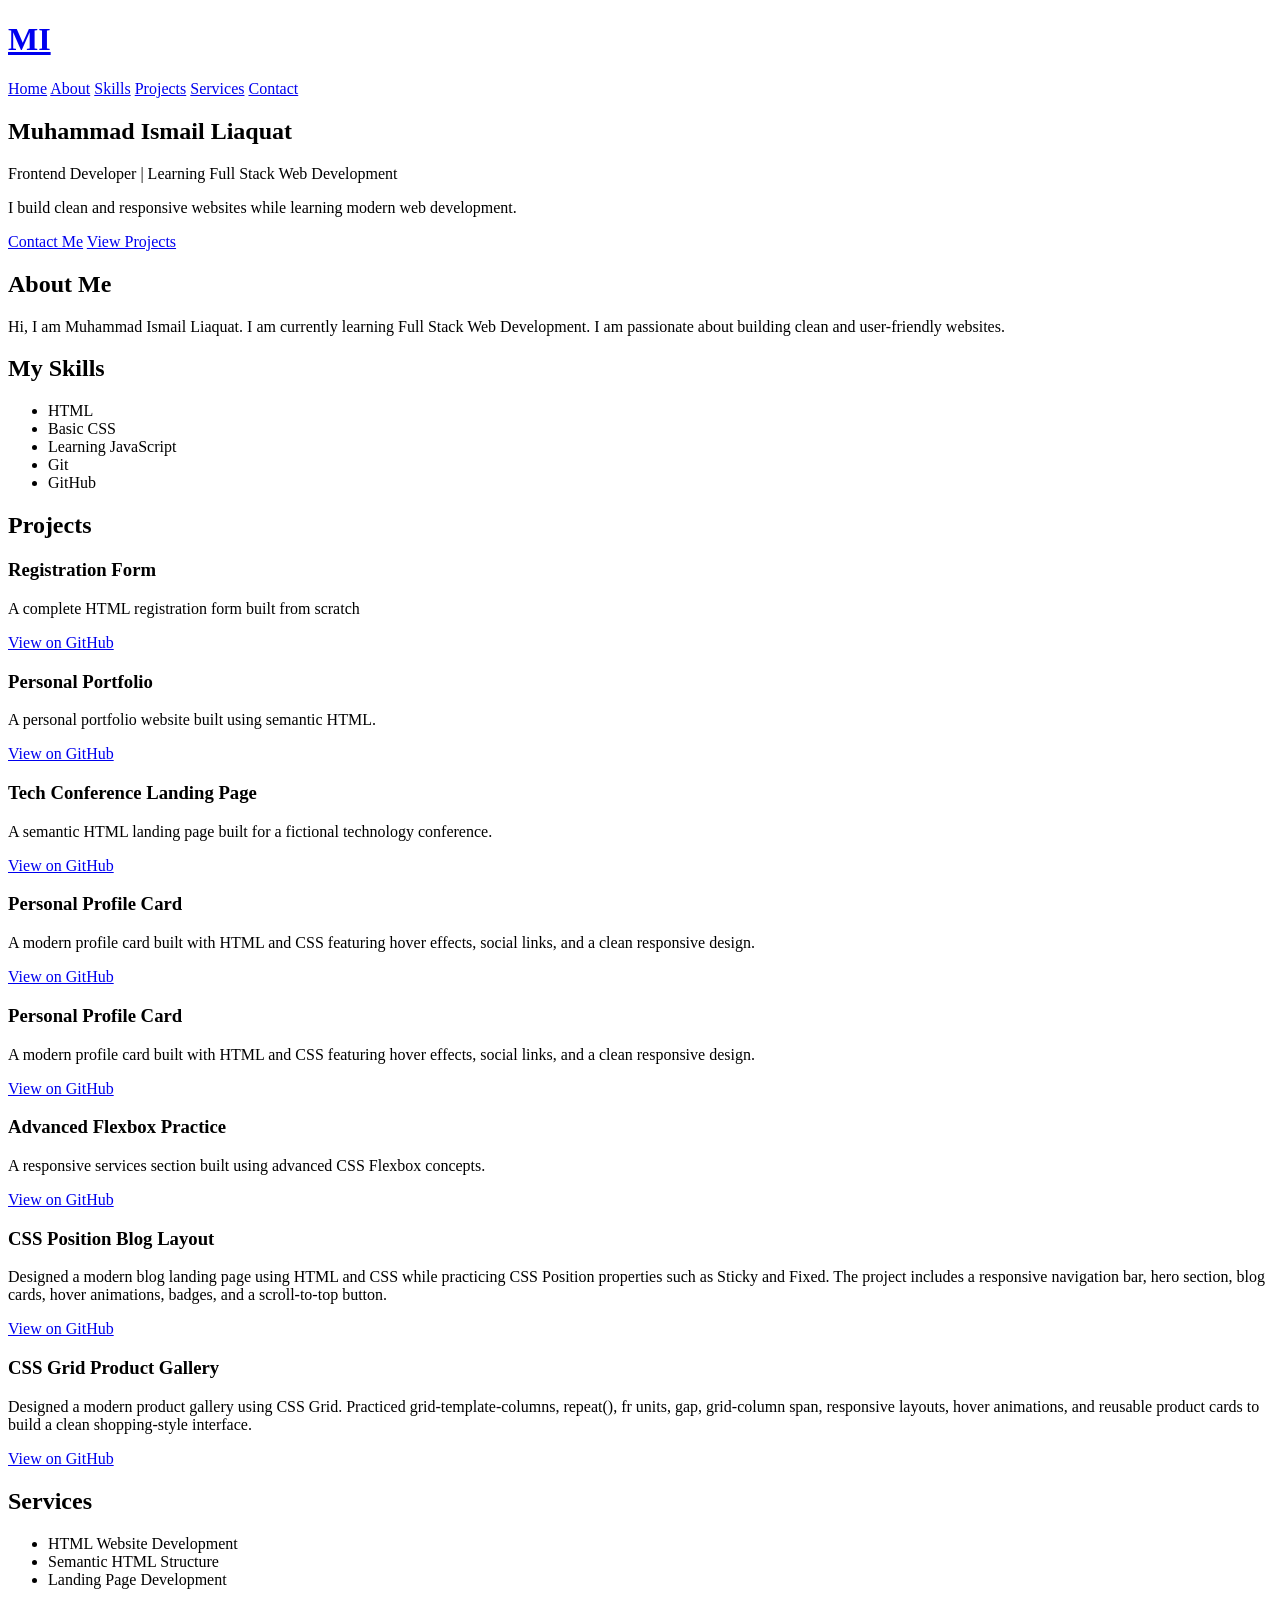
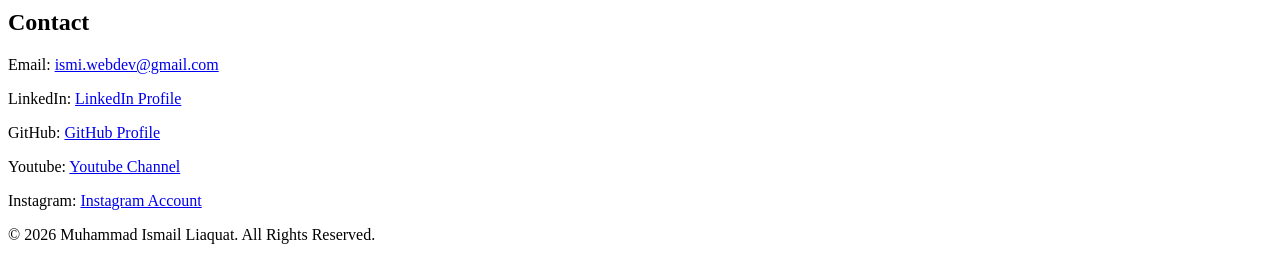
==== index.html @ 17f70054 "Add Product Gallery project to portfolio Added new project card for CSS Grid product gallery in the " ====
<!DOCTYPE html>
<html lang="en">
<head>
    <meta charset="UTF-8">
    <meta name="viewport" content="width=device-width, initial-scale=1.0">
    <title>Muhammad Ismail Liaquat | Frontend Developer</title>
</head>
<body>
    <!-- header -->
    <header>
        <h1><a href="#home">MI</a></h1>
        <nav>
            <a href="#home">Home</a>
            <a href="#about">About</a>
            <a href="#skills">Skills</a>
            <a href="#projects">Projects</a>
            <a href="#services">Services</a>
            <a href="#contact">Contact</a>
        </nav>
    </header>

    <!-- main -->
    <main>
        <!-- home section  -->
        <section id="home">
            <h2>Muhammad Ismail Liaquat</h2>
            <p>Frontend Developer | Learning Full Stack Web Development</p>
            <p>I build clean and responsive websites while learning modern web development.</p>
            <a href="#contact">Contact Me</a>
            <a href="#projects">View Projects</a>

        </section>
        
        <!-- about sectoin  -->
        <section id="about">
            <h2>About Me</h2>
            <p>Hi, I am Muhammad Ismail Liaquat. I am currently learning Full Stack Web Development. I am passionate about building clean and user-friendly websites.</p>
        </section>

        <!-- skills section  -->
        <section id="skills">
            <h2>My Skills</h2>
            <ul>
                <li>HTML</li>
                <li>Basic CSS</li>
                <li>Learning JavaScript</li>
                <li>Git</li>
                <li>GitHub</li>
            </ul>
        </section>

        <!-- projects section  -->
        <section id="projects">
            <h2>Projects</h2>
            <article>
                <h3>Registration Form</h3>
                <p>A complete HTML registration form built from scratch</p>
                <a href="https://github.com/muhammadismailliaquat/registration-form-html" target="_blank">View on GitHub</a>
            </article>
            <article>
                <h3>Personal Portfolio</h3>
                <p>A personal portfolio website built using semantic HTML.</p>
                <a href="https://github.com/muhammadismailliaquat/personal-portfolio" target="_blank">View on GitHub</a>
            </article>
            <article>
                <h3>Tech Conference Landing Page</h3>
                <p>A semantic HTML landing page built for a fictional technology conference.</p>
                <a href="https://github.com/muhammadismailliaquat/tech-conference-landing-page" target="_blank">View on GitHub</a>
            </article>
            <article>
                <h3>Personal Profile Card</h3>
                <p>A modern profile card built with HTML and CSS featuring hover effects, social links, and a clean responsive design.</p>
                <a href="https://github.com/muhammadismailliaquat/profile-card-html-css" target="_blank">View on GitHub</a>
            </article>
            <article>
                <h3>Personal Profile Card</h3>
                <p>A modern profile card built with HTML and CSS featuring hover effects, social links, and a clean responsive design.</p>
                <a href="https://github.com/muhammadismailliaquat/flexbox-layout-practice" target="_blank">View on GitHub</a>
            </article>
            <article>
                <h3>Advanced Flexbox Practice</h3>
                <p>A responsive services section built using advanced CSS Flexbox concepts.</p>
                <a href="https://github.com/muhammadismailliaquat/flexbox-advanced-practice" target="_blank">View on GitHub</a>
            </article>
            <article>
                <h3>CSS Position Blog Layout</h3>
                <p>Designed a modern blog landing page using HTML and CSS while practicing CSS Position properties such as Sticky and Fixed. The project includes a responsive navigation bar, hero section, blog cards, hover animations, badges, and a scroll-to-top button.</p>
                <a href="https://github.com/muhammadismailliaquat/css-position-blog-layout" target="_blank">View on GitHub</a>
            </article>
            <article>
                <h3>CSS Grid Product Gallery</h3>
                <p>Designed a modern product gallery using CSS Grid. Practiced grid-template-columns, repeat(), fr units, gap, grid-column span, responsive layouts, hover animations, and reusable product cards to build a clean shopping-style interface.</p>
                <a href="https://github.com/muhammadismailliaquat/practice-09-css-grid-product-gallery" target="_blank">View on GitHub</a>
            </article>
        </section>

        <!-- services section  -->
        <section id="services">
            <h2>Services</h2>
            <ul>
                <li>HTML Website Development</li>
                <li>Semantic HTML Structure</li>
                <li>Landing Page Development</li>
            </ul>
        </section>

        <!-- contact section  -->
        <section id="contact">
            <h2>Contact</h2>
            <p>Email: <a href="mailto:ismi.webdev@gmail.com">ismi.webdev@gmail.com</a></p>
            <p>LinkedIn: <a href="https://www.linkedin.com/in/muhammad-ismail-liaquat-12712941a/" target="_blank" rel="noopener noreferrer">LinkedIn Profile</a></p>
            <p>GitHub: <a href="https://github.com/muhammadismailliaquat" target="_blank" rel="noopener noreferrer">GitHub Profile</a></p>
            <p>Youtube: <a href="https://www.youtube.com/@muhammad.ismail.liaquat" target="_blank" rel="noopener noreferrer">Youtube Channel</a></p>
            <p>Instagram: <a href="https://www.instagram.com/m.ismail.liaquat/" target="_blank" rel="noopener noreferrer">Instagram Account</a></p>
        </section>
    </main>

    <!-- footer  -->
     <footer>
        <p>© 2026 Muhammad Ismail Liaquat. All Rights Reserved.</p>
     </footer>
</body>
</html>
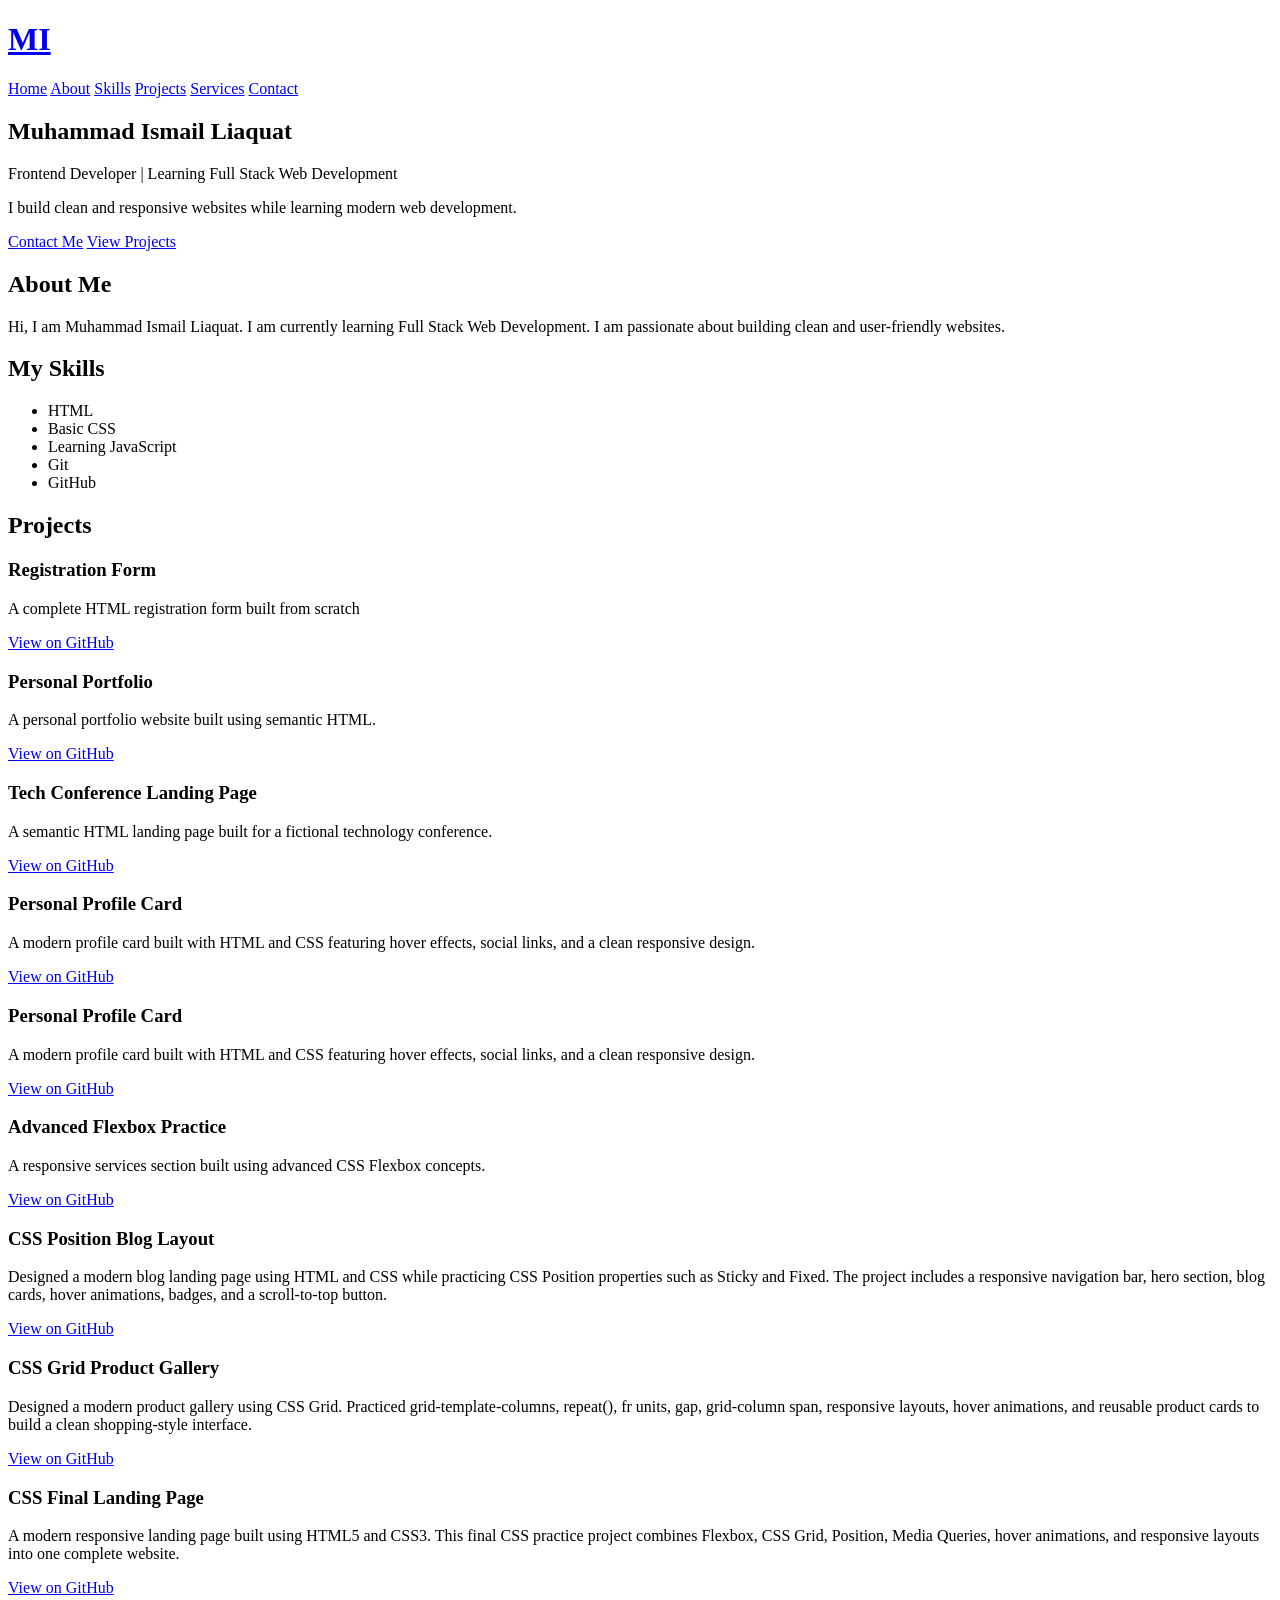
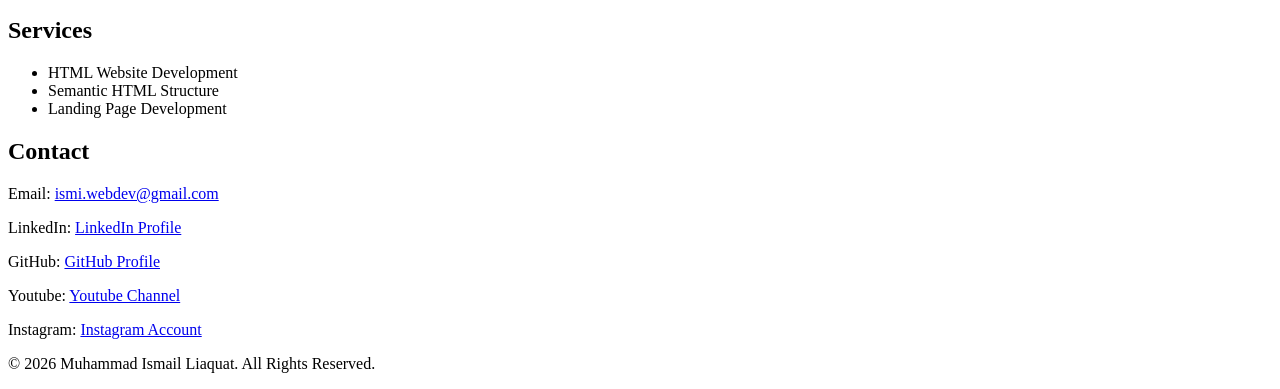
==== commit 16fba3d0: "Add CSS Final Landing Page project to portfolio Added new practice project of final css landing proj" ====
--- a/index.html
+++ b/index.html
@@ -92,6 +92,11 @@
                 <p>Designed a modern product gallery using CSS Grid. Practiced grid-template-columns, repeat(), fr units, gap, grid-column span, responsive layouts, hover animations, and reusable product cards to build a clean shopping-style interface.</p>
                 <a href="https://github.com/muhammadismailliaquat/practice-09-css-grid-product-gallery" target="_blank">View on GitHub</a>
             </article>
+            <article>
+                <h3>CSS Final Landing Page</h3>
+                <p>A modern responsive landing page built using HTML5 and CSS3. This final CSS practice project combines Flexbox, CSS Grid, Position, Media Queries, hover animations, and responsive layouts into one complete website.</p>
+                <a href="https://github.com/muhammadismailliaquat/practice-10-css-final-landing-page" target="_blank">View on GitHub</a>
+            </article>
         </section>
 
         <!-- services section  -->
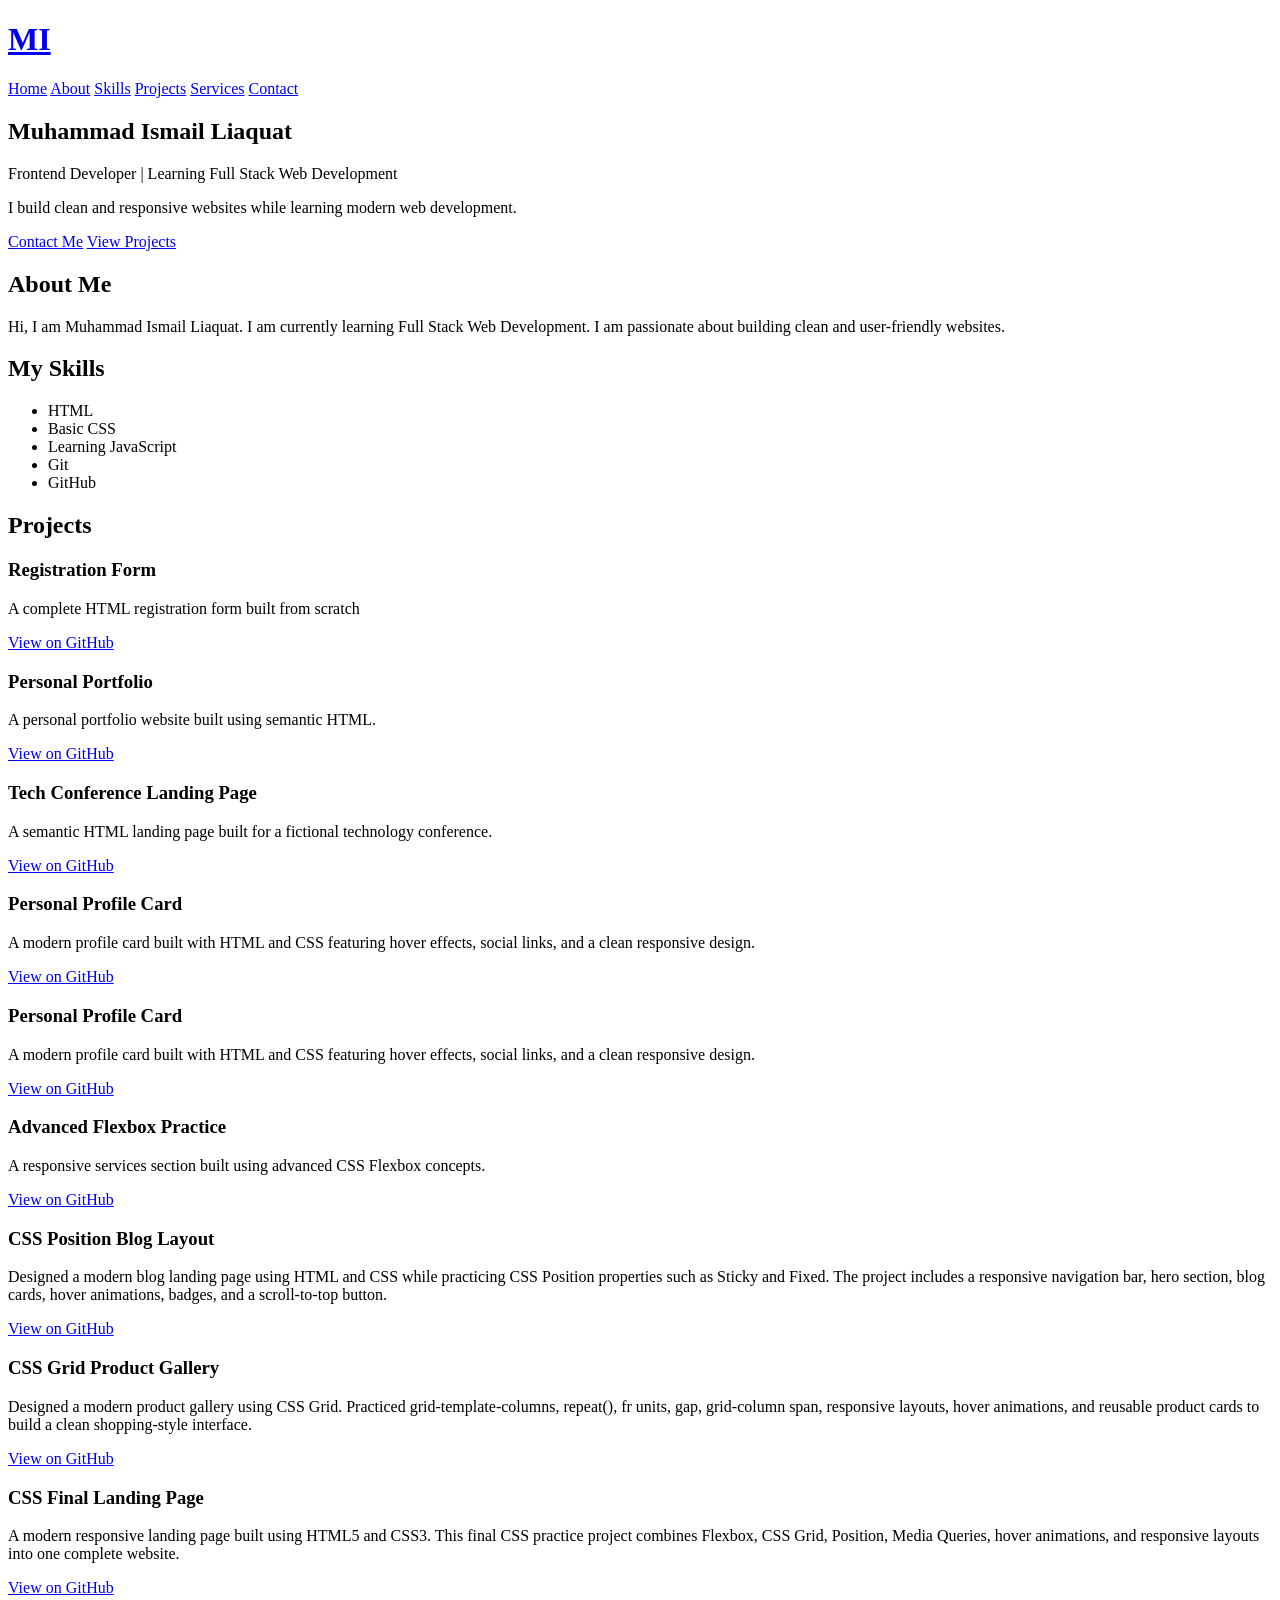
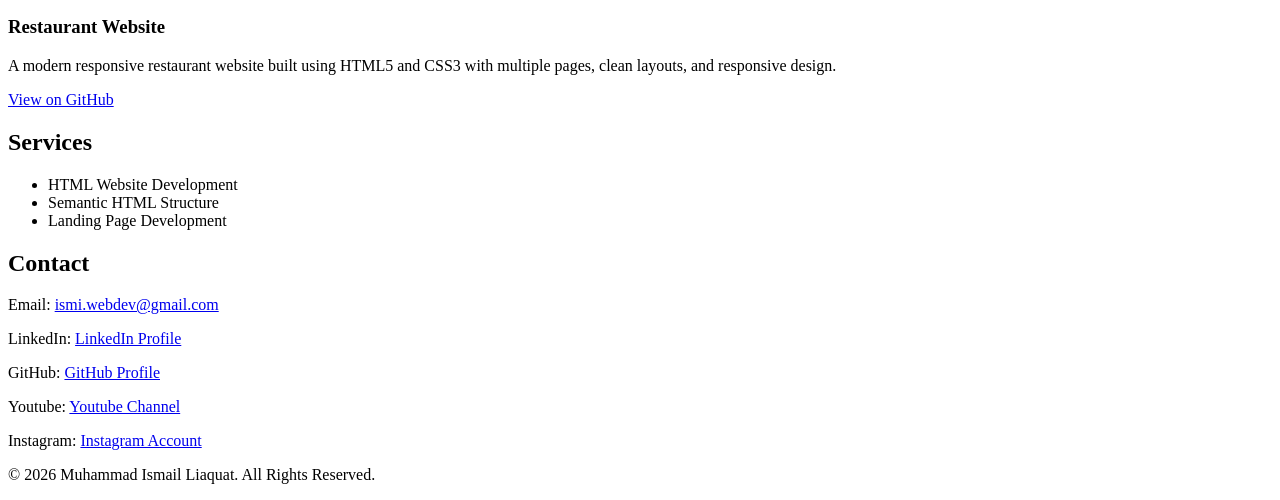
==== commit 53a39234: "Add Restaurant Website project to portfolio Added the Restaurant Website project to the portfolio. " ====
--- a/index.html
+++ b/index.html
@@ -97,6 +97,11 @@
                 <p>A modern responsive landing page built using HTML5 and CSS3. This final CSS practice project combines Flexbox, CSS Grid, Position, Media Queries, hover animations, and responsive layouts into one complete website.</p>
                 <a href="https://github.com/muhammadismailliaquat/practice-10-css-final-landing-page" target="_blank">View on GitHub</a>
             </article>
+            <article>
+                <h3>Restaurant Website</h3>
+                <p>A modern responsive restaurant website built using HTML5 and CSS3 with multiple pages, clean layouts, and responsive design.</p>
+                <a href="https://github.com/muhammadismailliaquat/project-01-restaurant-website" target="_blank">View on GitHub</a>
+            </article>
         </section>
 
         <!-- services section  -->
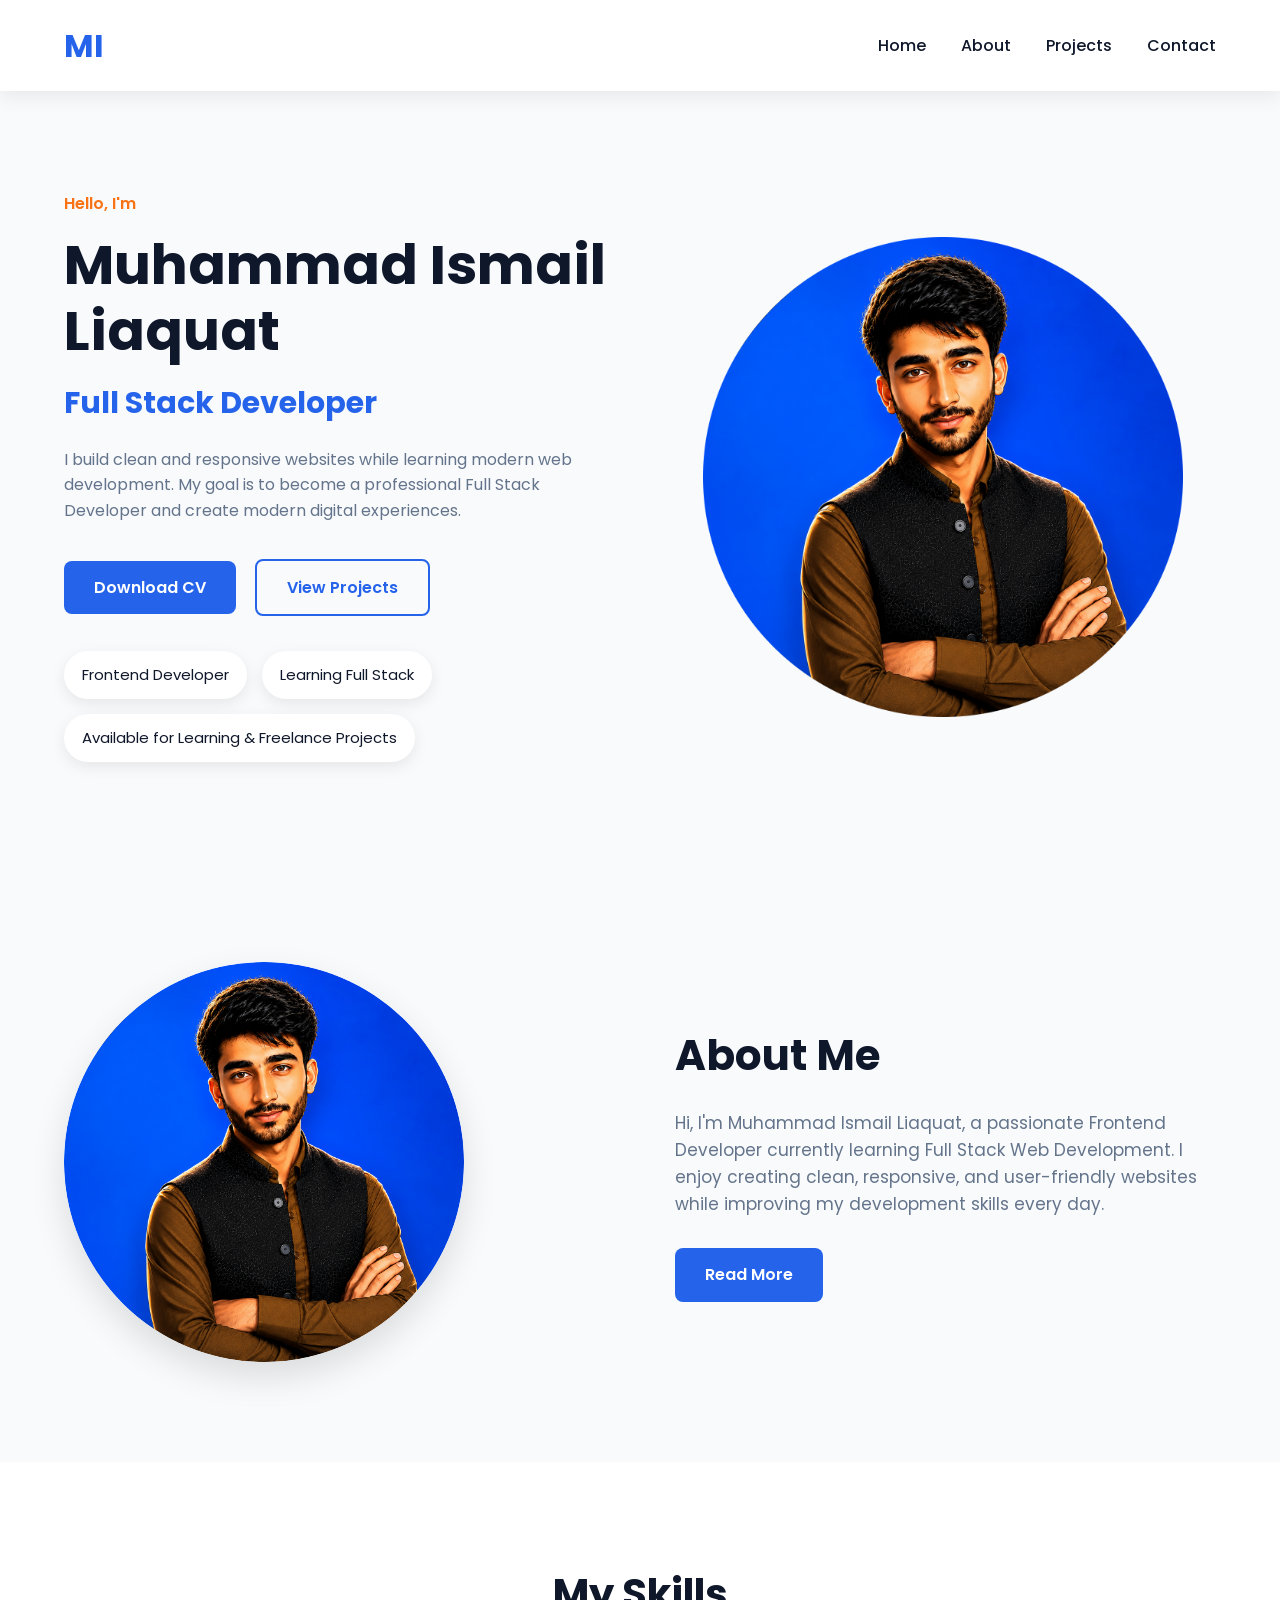
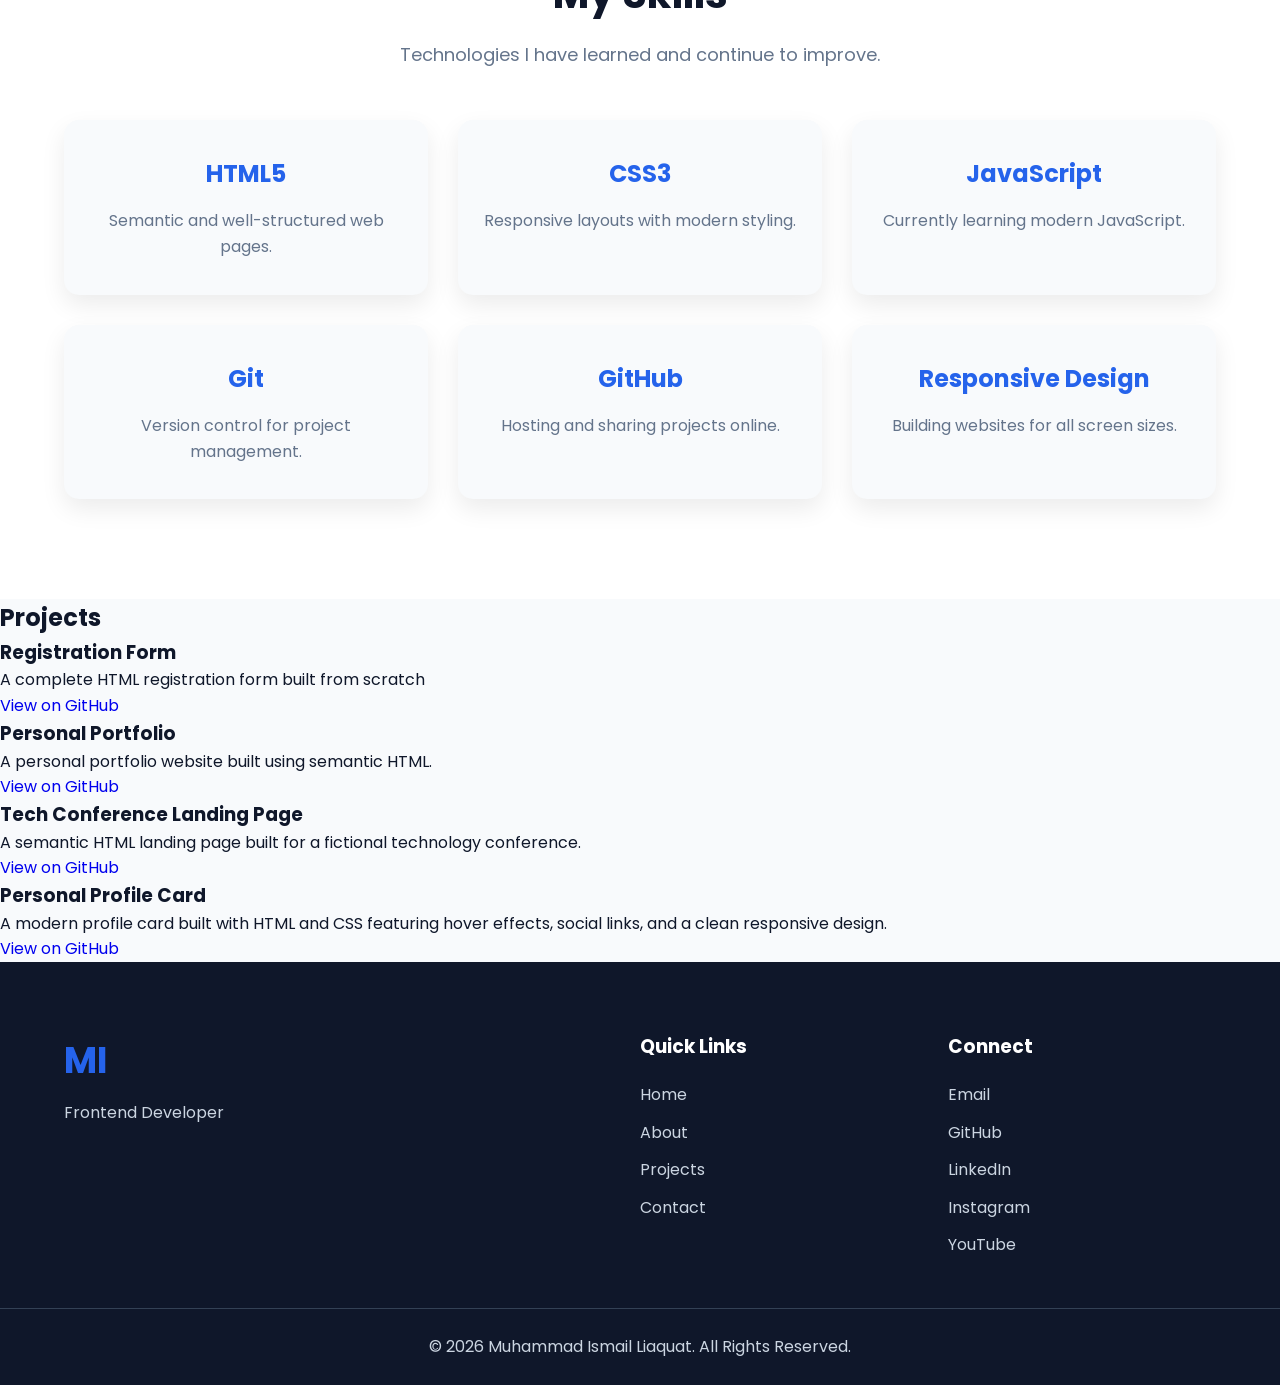
==== commit e9e13b9c: "Style personal portfolio and add projects section" ====
--- a/index.html
+++ b/index.html
@@ -1,53 +1,215 @@
 <!DOCTYPE html>
 <html lang="en">
+
 <head>
+
+    <!-- Meta Tags -->
     <meta charset="UTF-8">
     <meta name="viewport" content="width=device-width, initial-scale=1.0">
+
+    <!-- Website Title -->
     <title>Muhammad Ismail Liaquat | Frontend Developer</title>
+
+    <!-- Google Font -->
+
+    <link rel="preconnect" href="https://fonts.googleapis.com">
+
+    <link rel="preconnect" href="https://fonts.gstatic.com" crossorigin>
+
+    <link href="https://fonts.googleapis.com/css2?family=Poppins:wght@300;400;500;600;700&display=swap"
+        rel="stylesheet">
+
+    <!-- CSS -->
+
+    <link rel="stylesheet" href="style.css">
+
 </head>
+
 <body>
-    <!-- header -->
-    <header>
-        <h1><a href="#home">MI</a></h1>
-        <nav>
-            <a href="#home">Home</a>
-            <a href="#about">About</a>
-            <a href="#skills">Skills</a>
-            <a href="#projects">Projects</a>
-            <a href="#services">Services</a>
-            <a href="#contact">Contact</a>
-        </nav>
+
+    <!-- Navbar -->
+
+    <header class="navbar">
+
+        <div class="container">
+
+            <div class="logo">
+
+                <a href="index.html">MI</a>
+
+            </div>
+
+            <nav>
+
+                <ul class="nav-links">
+
+                    <li><a href="index.html">Home</a></li>
+
+                    <li><a href="about.html">About</a></li>
+
+                    <li><a href="projects.html">Projects</a></li>
+
+                    <li><a href="contact.html">Contact</a></li>
+
+                </ul>
+
+            </nav>
+
+        </div>
+
     </header>
 
-    <!-- main -->
-    <main>
-        <!-- home section  -->
-        <section id="home">
-            <h2>Muhammad Ismail Liaquat</h2>
-            <p>Frontend Developer | Learning Full Stack Web Development</p>
-            <p>I build clean and responsive websites while learning modern web development.</p>
-            <a href="#contact">Contact Me</a>
-            <a href="#projects">View Projects</a>
-
-        </section>
-        
-        <!-- about sectoin  -->
-        <section id="about">
-            <h2>About Me</h2>
-            <p>Hi, I am Muhammad Ismail Liaquat. I am currently learning Full Stack Web Development. I am passionate about building clean and user-friendly websites.</p>
-        </section>
-
-        <!-- skills section  -->
-        <section id="skills">
-            <h2>My Skills</h2>
-            <ul>
-                <li>HTML</li>
-                <li>Basic CSS</li>
-                <li>Learning JavaScript</li>
-                <li>Git</li>
-                <li>GitHub</li>
-            </ul>
-        </section>
+    <!-- Hero Section -->
+
+    <section class="hero">
+
+        <div class="container hero-content">
+
+            <div class="hero-text">
+
+                <p class="hello">Hello, I'm</p>
+
+                <h1>Muhammad Ismail Liaquat</h1>
+
+                <h2>Full Stack Developer</h2>
+
+                <p class="hero-description">
+
+                    I build clean and responsive websites while learning modern web development. My goal is to become a
+                    professional Full Stack Developer and create modern digital experiences.
+
+                </p>
+
+                <div class="hero-buttons">
+
+                    <a href="#" class="btn btn-primary">Download CV</a>
+
+                    <a href="projects.html" class="btn btn-secondary">View Projects</a>
+
+                </div>
+
+                <div class="hero-badges">
+
+                    <span>Frontend Developer</span>
+
+                    <span>Learning Full Stack</span>
+
+                    <span>Available for Learning & Freelance Projects</span>
+
+                </div>
+
+            </div>
+
+            <div class="hero-image">
+
+                <img src="images/profile.png" alt="Muhammad Ismail Liaquat">
+
+            </div>
+
+        </div>
+
+    </section>
+    <!-- About Preview -->
+
+    <section class="about-preview">
+
+        <div class="container about-content">
+
+            <div class="about-image">
+
+                <img src="images/profile.png" alt="About Image">
+
+            </div>
+
+            <div class="about-text">
+
+                <h2>About Me</h2>
+
+                <p>
+
+                    Hi, I'm Muhammad Ismail Liaquat, a passionate Frontend Developer currently learning Full Stack Web
+                    Development. I enjoy creating clean, responsive, and user-friendly websites while improving my
+                    development skills every day.
+
+                </p>
+
+                <a href="about.html" class="btn btn-primary">Read More</a>
+
+            </div>
+
+        </div>
+
+    </section>
+
+    <!-- Skills Section -->
+
+    <section class="skills">
+
+        <div class="container">
+
+            <div class="section-heading">
+
+                <h2>My Skills</h2>
+
+                <p>Technologies I have learned and continue to improve.</p>
+
+            </div>
+
+            <div class="skills-grid">
+
+                <div class="skill-card">
+
+                    <h3>HTML5</h3>
+
+                    <p>Semantic and well-structured web pages.</p>
+
+                </div>
+
+                <div class="skill-card">
+
+                    <h3>CSS3</h3>
+
+                    <p>Responsive layouts with modern styling.</p>
+
+                </div>
+
+                <div class="skill-card">
+
+                    <h3>JavaScript</h3>
+
+                    <p>Currently learning modern JavaScript.</p>
+
+                </div>
+
+                <div class="skill-card">
+
+                    <h3>Git</h3>
+
+                    <p>Version control for project management.</p>
+
+                </div>
+
+                <div class="skill-card">
+
+                    <h3>GitHub</h3>
+
+                    <p>Hosting and sharing projects online.</p>
+
+                </div>
+
+                <div class="skill-card">
+
+                    <h3>Responsive Design</h3>
+
+                    <p>Building websites for all screen sizes.</p>
+
+                </div>
+
+            </div>
+
+        </div>
+
+    </section>
 
         <!-- projects section  -->
         <section id="projects">
@@ -72,62 +234,71 @@
                 <p>A modern profile card built with HTML and CSS featuring hover effects, social links, and a clean responsive design.</p>
                 <a href="https://github.com/muhammadismailliaquat/profile-card-html-css" target="_blank">View on GitHub</a>
             </article>
-            <article>
-                <h3>Personal Profile Card</h3>
-                <p>A modern profile card built with HTML and CSS featuring hover effects, social links, and a clean responsive design.</p>
-                <a href="https://github.com/muhammadismailliaquat/flexbox-layout-practice" target="_blank">View on GitHub</a>
-            </article>
-            <article>
-                <h3>Advanced Flexbox Practice</h3>
-                <p>A responsive services section built using advanced CSS Flexbox concepts.</p>
-                <a href="https://github.com/muhammadismailliaquat/flexbox-advanced-practice" target="_blank">View on GitHub</a>
-            </article>
-            <article>
-                <h3>CSS Position Blog Layout</h3>
-                <p>Designed a modern blog landing page using HTML and CSS while practicing CSS Position properties such as Sticky and Fixed. The project includes a responsive navigation bar, hero section, blog cards, hover animations, badges, and a scroll-to-top button.</p>
-                <a href="https://github.com/muhammadismailliaquat/css-position-blog-layout" target="_blank">View on GitHub</a>
-            </article>
-            <article>
-                <h3>CSS Grid Product Gallery</h3>
-                <p>Designed a modern product gallery using CSS Grid. Practiced grid-template-columns, repeat(), fr units, gap, grid-column span, responsive layouts, hover animations, and reusable product cards to build a clean shopping-style interface.</p>
-                <a href="https://github.com/muhammadismailliaquat/practice-09-css-grid-product-gallery" target="_blank">View on GitHub</a>
-            </article>
-            <article>
-                <h3>CSS Final Landing Page</h3>
-                <p>A modern responsive landing page built using HTML5 and CSS3. This final CSS practice project combines Flexbox, CSS Grid, Position, Media Queries, hover animations, and responsive layouts into one complete website.</p>
-                <a href="https://github.com/muhammadismailliaquat/practice-10-css-final-landing-page" target="_blank">View on GitHub</a>
-            </article>
-            <article>
-                <h3>Restaurant Website</h3>
-                <p>A modern responsive restaurant website built using HTML5 and CSS3 with multiple pages, clean layouts, and responsive design.</p>
-                <a href="https://github.com/muhammadismailliaquat/project-01-restaurant-website" target="_blank">View on GitHub</a>
-            </article>
         </section>
 
-        <!-- services section  -->
-        <section id="services">
-            <h2>Services</h2>
-            <ul>
-                <li>HTML Website Development</li>
-                <li>Semantic HTML Structure</li>
-                <li>Landing Page Development</li>
-            </ul>
-        </section>
-
-        <!-- contact section  -->
-        <section id="contact">
-            <h2>Contact</h2>
-            <p>Email: <a href="mailto:ismi.webdev@gmail.com">ismi.webdev@gmail.com</a></p>
-            <p>LinkedIn: <a href="https://www.linkedin.com/in/muhammad-ismail-liaquat-12712941a/" target="_blank" rel="noopener noreferrer">LinkedIn Profile</a></p>
-            <p>GitHub: <a href="https://github.com/muhammadismailliaquat" target="_blank" rel="noopener noreferrer">GitHub Profile</a></p>
-            <p>Youtube: <a href="https://www.youtube.com/@muhammad.ismail.liaquat" target="_blank" rel="noopener noreferrer">Youtube Channel</a></p>
-            <p>Instagram: <a href="https://www.instagram.com/m.ismail.liaquat/" target="_blank" rel="noopener noreferrer">Instagram Account</a></p>
-        </section>
-    </main>
-
-    <!-- footer  -->
-     <footer>
-        <p>© 2026 Muhammad Ismail Liaquat. All Rights Reserved.</p>
-     </footer>
+    <!-- Footer -->
+
+    <footer class="footer">
+
+        <div class="container footer-content">
+
+            <div class="footer-logo">
+
+                <h2>MI</h2>
+
+                <p>Frontend Developer</p>
+
+            </div>
+
+            <div class="footer-links">
+
+                <h3>Quick Links</h3>
+
+                <ul>
+
+                    <li><a href="index.html">Home</a></li>
+
+                    <li><a href="about.html">About</a></li>
+
+                    <li><a href="projects.html">Projects</a></li>
+
+                    <li><a href="contact.html">Contact</a></li>
+
+                </ul>
+
+            </div>
+
+            <div class="footer-social">
+
+                <h3>Connect</h3>
+
+                <ul>
+
+                    <li><a href="mailto:ismi.webdev@gmail.com">Email</a></li>
+
+                    <li><a href="https://github.com/muhammadismailliaquat" target="_blank">GitHub</a></li>
+
+                    <li><a href="https://www.linkedin.com/in/muhammad-ismail-liaquat-12712941a/"
+                            target="_blank">LinkedIn</a></li>
+
+                    <li><a href="https://www.instagram.com/m.ismail.liaquat/" target="_blank">Instagram</a></li>
+
+                    <li><a href="https://www.youtube.com/@muhammad.ismail.liaquat" target="_blank">YouTube</a></li>
+
+                </ul>
+
+            </div>
+
+        </div>
+
+        <div class="footer-bottom">
+
+            <p>&copy; 2026 Muhammad Ismail Liaquat. All Rights Reserved.</p>
+
+        </div>
+
+    </footer>
+
 </body>
+
 </html>
--- a/style.css
+++ b/style.css
@@ -0,0 +1,1079 @@
+/* Global Styles */
+
+*{
+    margin: 0;
+    padding: 0;
+    box-sizing: border-box;
+}
+
+html{
+    scroll-behavior: smooth;
+}
+
+body{
+    font-family: 'Poppins', sans-serif;
+    background-color: #f8fafc;
+    color: #0f172a;
+    line-height: 1.6;
+}
+
+img{
+    width: 100%;
+    display: block;
+}
+
+a{
+    text-decoration: none;
+}
+
+ul{
+    list-style: none;
+}
+
+/* Reusable Classes */
+
+.container{
+    width: 90%;
+    max-width: 1200px;
+    margin: auto;
+}
+
+.section-heading{
+    text-align: center;
+    margin-bottom: 50px;
+}
+
+.section-heading h2{
+    font-size: 40px;
+    margin-bottom: 15px;
+    color: #0f172a;
+}
+
+.section-heading p{
+    color: #64748b;
+    font-size: 18px;
+}
+
+/* Buttons */
+
+.btn{
+    display: inline-block;
+    padding: 14px 30px;
+    border-radius: 8px;
+    font-weight: 600;
+    transition: 0.3s;
+}
+
+.btn-primary{
+    background-color: #2563eb;
+    color: #ffffff;
+}
+
+.btn-primary:hover{
+    background-color: #1d4ed8;
+    transform: translateY(-5px);
+}
+
+.btn-secondary{
+    border: 2px solid #2563eb;
+    color: #2563eb;
+    margin-left: 15px;
+}
+
+.btn-secondary:hover{
+    background-color: #2563eb;
+    color: #ffffff;
+    transform: translateY(-5px);
+}
+
+/* Navbar */
+
+.navbar{
+    background-color: #ffffff;
+    padding: 20px 0;
+    position: sticky;
+    top: 0;
+    z-index: 1000;
+    box-shadow: 0 5px 20px rgba(0,0,0,0.08);
+}
+
+.navbar .container{
+    display: flex;
+    justify-content: space-between;
+    align-items: center;
+}
+
+.logo a{
+    font-size: 32px;
+    font-weight: 700;
+    color: #2563eb;
+}
+
+.nav-links{
+    display: flex;
+    gap: 35px;
+}
+
+.nav-links a{
+    color: #0f172a;
+    font-weight: 500;
+    position: relative;
+    transition: 0.3s;
+}
+
+.nav-links a:hover{
+    color: #2563eb;
+}
+
+.nav-links a::after{
+    content: "";
+    position: absolute;
+    left: 0;
+    bottom: -6px;
+    width: 0;
+    height: 2px;
+    background-color: #2563eb;
+    transition: 0.3s;
+}
+
+.nav-links a:hover::after{
+    width: 100%;
+}
+
+/* Hero Section */
+
+.hero{
+    padding: 100px 0;
+}
+
+.hero-content{
+    display: flex;
+    justify-content: space-between;
+    align-items: center;
+    gap: 60px;
+}
+
+.hero-text{
+    flex: 1;
+}
+
+.hello{
+    color: #f97316;
+    font-weight: 600;
+    margin-bottom: 15px;
+}
+
+.hero-text h1{
+    font-size: 55px;
+    line-height: 1.2;
+    margin-bottom: 15px;
+}
+
+.hero-text h2{
+    color: #2563eb;
+    font-size: 30px;
+    margin-bottom: 20px;
+}
+
+.hero-description{
+    color: #64748b;
+    margin-bottom: 35px;
+    max-width: 550px;
+}
+
+.hero-buttons{
+    margin-bottom: 35px;
+}
+
+.hero-badges{
+    display: flex;
+    flex-wrap: wrap;
+    gap: 15px;
+}
+
+.hero-badges span{
+    background-color: #ffffff;
+    padding: 12px 18px;
+    border-radius: 30px;
+    font-size: 15px;
+    box-shadow: 0 5px 15px rgba(0,0,0,0.08);
+    transition: 0.3s;
+}
+
+.hero-badges span:hover{
+    background-color: #2563eb;
+    color: #ffffff;
+    transform: translateY(-5px);
+}
+
+.hero-image{
+    flex: 1;
+    display: flex;
+    justify-content: center;
+    align-items: center;
+}
+
+.hero-image img{
+    width: 480px;
+    max-width: 100%;
+    height: auto;
+    transition: 0.4s;
+}
+
+.hero-image img:hover{
+    transform: scale(1.03);
+}
+
+/* About Preview */
+
+.about-preview{
+    padding: 100px 0;
+}
+
+.about-content{
+    display: flex;
+    justify-content: space-between;
+    align-items: center;
+    gap: 70px;
+}
+
+.about-image{
+    flex: 1;
+}
+
+.about-image img{
+    width: 400px;
+    border-radius: 200px;
+    box-shadow: 0 15px 35px rgba(0,0,0,0.12);
+    transition: 0.4s;
+}
+
+.about-image img:hover{
+    transform: scale(1.03);
+}
+
+.about-text{
+    flex: 1;
+}
+
+.about-text h2{
+    font-size: 42px;
+    margin-bottom: 20px;
+    color: #0f172a;
+}
+
+.about-text p{
+    color: #64748b;
+    margin-bottom: 30px;
+    font-size: 17px;
+}
+
+/* Skills Section */
+
+.skills{
+    padding: 100px 0;
+    background-color: #ffffff;
+}
+
+.skills-grid{
+    display: grid;
+    grid-template-columns: repeat(3,1fr);
+    gap: 30px;
+}
+
+.skill-card{
+    background-color: #f8fafc;
+    padding: 35px 25px;
+    border-radius: 15px;
+    text-align: center;
+    box-shadow: 0 10px 25px rgba(0,0,0,0.08);
+    transition: 0.3s;
+}
+
+.skill-card:hover{
+    transform: translateY(-10px);
+    box-shadow: 0 20px 40px rgba(37,99,235,0.15);
+}
+
+.skill-card h3{
+    color: #2563eb;
+    font-size: 24px;
+    margin-bottom: 15px;
+}
+
+.skill-card p{
+    color: #64748b;
+}
+
+/* Stats Section */
+
+.stats{
+    padding: 90px 0;
+}
+
+.stats-grid{
+    display: grid;
+    grid-template-columns: repeat(3,1fr);
+    gap: 30px;
+}
+
+.stat-card{
+    background-color: #2563eb;
+    color: #ffffff;
+    text-align: center;
+    padding: 40px 20px;
+    border-radius: 15px;
+    transition: 0.3s;
+}
+
+.stat-card:hover{
+    background-color: #1d4ed8;
+    transform: translateY(-10px);
+}
+
+.stat-card h2{
+    font-size: 45px;
+    margin-bottom: 10px;
+}
+
+.stat-card p{
+    font-size: 18px;
+}
+/* Featured Projects */
+
+.featured-projects{
+    padding: 100px 0;
+    background-color: #ffffff;
+}
+
+.projects-grid{
+    display: grid;
+    grid-template-columns: repeat(3,1fr);
+    gap: 30px;
+}
+
+.project-card{
+    background-color: #f8fafc;
+    border-radius: 15px;
+    overflow: hidden;
+    box-shadow: 0 10px 25px rgba(0,0,0,0.08);
+    transition: 0.3s;
+}
+
+.project-card:hover{
+    transform: translateY(-10px);
+    box-shadow: 0 20px 40px rgba(37,99,235,0.15);
+}
+
+.project-card img{
+    height: 220px;
+    object-fit: cover;
+    transition: 0.4s;
+}
+
+.project-card:hover img{
+    transform: scale(1.08);
+}
+
+.project-content{
+    padding: 25px;
+}
+
+.project-content h3{
+    font-size: 24px;
+    margin-bottom: 15px;
+    color: #0f172a;
+}
+
+.project-content p{
+    color: #64748b;
+    margin-bottom: 25px;
+}
+
+.project-buttons{
+    display: flex;
+    gap: 15px;
+    flex-wrap: wrap;
+}
+
+/* Services */
+
+.services{
+    padding: 100px 0;
+}
+
+.services-grid{
+    display: grid;
+    grid-template-columns: repeat(2,1fr);
+    gap: 30px;
+}
+
+.service-card{
+    background-color: #ffffff;
+    padding: 35px;
+    border-radius: 15px;
+    text-align: center;
+    box-shadow: 0 10px 25px rgba(0,0,0,0.08);
+    transition: 0.3s;
+}
+
+.service-card:hover{
+    transform: translateY(-10px);
+    background-color: #2563eb;
+    color: #ffffff;
+}
+
+.service-card h3{
+    margin-bottom: 15px;
+    font-size: 24px;
+}
+
+.service-card p{
+    color: #64748b;
+    transition: 0.3s;
+}
+
+.service-card:hover p{
+    color: #ffffff;
+}
+
+/* CTA */
+
+.cta{
+    padding: 100px 0;
+    background: linear-gradient(135deg,#2563eb,#1d4ed8);
+}
+
+.cta-content{
+    text-align: center;
+}
+
+.cta-content h2{
+    color: #ffffff;
+    font-size: 42px;
+    margin-bottom: 20px;
+}
+
+.cta-content p{
+    color: #e2e8f0;
+    max-width: 700px;
+    margin: auto;
+    margin-bottom: 35px;
+}
+
+/* Footer */
+
+.footer{
+    background-color: #0f172a;
+    color: #ffffff;
+    padding-top: 70px;
+}
+
+.footer-content{
+    display: grid;
+    grid-template-columns: 2fr 1fr 1fr;
+    gap: 40px;
+}
+
+.footer-logo h2{
+    color: #2563eb;
+    font-size: 36px;
+    margin-bottom: 10px;
+}
+
+.footer-logo p{
+    color: #cbd5e1;
+}
+
+.footer-links h3,
+.footer-social h3{
+    margin-bottom: 20px;
+}
+
+.footer-links ul,
+.footer-social ul{
+    display: flex;
+    flex-direction: column;
+    gap: 12px;
+}
+
+.footer-links a,
+.footer-social a{
+    color: #cbd5e1;
+    transition: 0.3s;
+}
+
+.footer-links a:hover,
+.footer-social a:hover{
+    color: #f97316;
+    padding-left: 8px;
+}
+
+.footer-bottom{
+    text-align: center;
+    border-top: 1px solid #334155;
+    padding: 25px 0;
+    margin-top: 50px;
+}
+
+.footer-bottom p{
+    color: #cbd5e1;
+}
+
+/* Responsive */
+
+@media (max-width:992px){
+
+    .hero-content,
+    .about-content{
+        flex-direction: column;
+        text-align: center;
+    }
+
+    .hero-description{
+        margin: auto;
+        margin-bottom: 35px;
+    }
+
+    .hero-buttons{
+        margin-bottom: 35px;
+    }
+
+    .hero-badges{
+        justify-content: center;
+    }
+
+    .hero-image img{
+        width: 320px;
+        height: 320px;
+    }
+
+    .about-image img{
+        width: 320px;
+        margin: auto;
+    }
+
+    .skills-grid{
+        grid-template-columns: repeat(2,1fr);
+    }
+
+    .projects-grid{
+        grid-template-columns: repeat(2,1fr);
+    }
+
+    .services-grid{
+        grid-template-columns: repeat(2,1fr);
+    }
+
+    .footer-content{
+        grid-template-columns: 1fr;
+        text-align: center;
+    }
+
+}
+
+@media (max-width:768px){
+
+    .navbar .container{
+        flex-direction: column;
+        gap: 20px;
+    }
+
+    .nav-links{
+        flex-wrap: wrap;
+        justify-content: center;
+        gap: 20px;
+    }
+
+    .hero{
+        padding: 70px 0;
+    }
+
+    .hero-text h1{
+        font-size: 40px;
+    }
+
+    .hero-text h2{
+        font-size: 24px;
+    }
+
+    .section-heading h2{
+        font-size: 32px;
+    }
+
+    .about-text h2{
+        font-size: 32px;
+    }
+
+    .cta-content h2{
+        font-size: 32px;
+    }
+
+    .skills-grid,
+    .projects-grid,
+    .services-grid,
+    .stats-grid{
+        grid-template-columns: 1fr;
+    }
+
+    .project-buttons{
+        flex-direction: column;
+    }
+
+    .btn{
+        display: block;
+        width: 100%;
+        text-align: center;
+    }
+
+    .btn-secondary{
+        margin-left: 0;
+        margin-top: 15px;
+    }
+
+}
+
+@media (max-width:480px){
+
+    .hero-text h1{
+        font-size: 32px;
+    }
+
+    .hero-text h2{
+        font-size: 20px;
+    }
+
+    .hero-description{
+        font-size: 15px;
+    }
+
+    .hero-image img{
+        width: 260px;
+        height: 260px;
+    }
+
+    .about-image img{
+        width: 260px;
+    }
+
+    .section-heading h2{
+        font-size: 28px;
+    }
+
+    .project-content,
+    .service-card,
+    .skill-card{
+        padding: 20px;
+    }
+
+    .footer{
+        padding-top: 50px;
+    }
+
+    .footer-bottom p{
+        font-size: 14px;
+    }
+
+}
+
+/* About Page */
+
+.page-hero{
+    padding: 100px 0;
+    text-align: center;
+    background: linear-gradient(135deg,#2563eb,#1d4ed8);
+    color: #ffffff;
+}
+
+.page-hero h1{
+    font-size: 50px;
+    margin-bottom: 15px;
+}
+
+.page-hero p{
+    max-width: 700px;
+    margin: auto;
+    color: #e2e8f0;
+}
+
+.about-page{
+    padding: 100px 0;
+}
+
+.journey{
+    padding: 100px 0;
+    background-color: #ffffff;
+}
+
+.journey-grid{
+    display: grid;
+    grid-template-columns: repeat(3,1fr);
+    gap: 30px;
+}
+
+.journey-card{
+    background-color: #f8fafc;
+    padding: 35px;
+    border-radius: 15px;
+    text-align: center;
+    box-shadow: 0 10px 25px rgba(0,0,0,0.08);
+    transition: 0.3s;
+}
+
+.journey-card:hover{
+    transform: translateY(-10px);
+    box-shadow: 0 20px 40px rgba(37,99,235,0.15);
+}
+
+.journey-card h3{
+    color: #2563eb;
+    margin-bottom: 15px;
+}
+
+.journey-card p{
+    color: #64748b;
+}
+
+.career-goal{
+    padding: 100px 0;
+}
+
+.goal-content{
+    max-width: 850px;
+    margin: auto;
+    background-color: #ffffff;
+    padding: 40px;
+    border-radius: 15px;
+    box-shadow: 0 10px 25px rgba(0,0,0,0.08);
+    text-align: center;
+}
+
+.goal-content p{
+    color: #64748b;
+    font-size: 18px;
+}
+
+.timeline{
+    padding: 100px 0;
+    background-color: #ffffff;
+}
+
+.timeline-grid{
+    display: grid;
+    grid-template-columns: repeat(2,1fr);
+    gap: 30px;
+}
+
+.timeline-card{
+    background-color: #f8fafc;
+    padding: 35px;
+    border-left: 5px solid #2563eb;
+    border-radius: 12px;
+    box-shadow: 0 10px 25px rgba(0,0,0,0.08);
+    transition: 0.3s;
+}
+
+.timeline-card:hover{
+    transform: translateY(-8px);
+    border-left-color: #f97316;
+}
+
+.timeline-card h3{
+    color: #2563eb;
+    margin-bottom: 15px;
+}
+
+.timeline-card p{
+    color: #64748b;
+}
+
+.download-cv{
+    padding: 100px 0;
+    text-align: center;
+}
+
+.download-cv h2{
+    font-size: 40px;
+    margin-bottom: 20px;
+}
+
+.download-cv p{
+    color: #64748b;
+    margin-bottom: 35px;
+}
+
+.download-cv .btn{
+    display: inline-block;
+}
+
+/* About Page Responsive */
+
+@media (max-width:768px){
+
+    .page-hero h1{
+        font-size: 38px;
+    }
+
+    .journey-grid{
+        grid-template-columns: 1fr;
+    }
+
+    .timeline-grid{
+        grid-template-columns: 1fr;
+    }
+
+    .goal-content{
+        padding: 25px;
+    }
+
+}
+
+/* Projects Page */
+
+.projects-page{
+    padding: 100px 0;
+}
+
+.projects-page .projects-grid{
+    display: flex;
+    flex-wrap: wrap;
+    justify-content: center;
+    gap: 30px;
+}
+
+.projects-page .project-card{
+    background-color: #ffffff;
+    width: 380px;
+    display:flex;
+    flex-direction:column;
+    flex-grow: 1;
+    max-width: 500px;
+    min-width: 380px;
+    border-radius: 15px;
+    overflow: hidden;
+    box-shadow: 0 10px 25px rgba(0,0,0,0.08);
+    transition: 0.3s;
+}
+
+.projects-page .project-card:hover{
+    transform: translateY(-12px);
+    box-shadow: 0 20px 40px rgba(37,99,235,0.18);
+}
+
+.projects-page .project-card img{
+    width: 100%;
+    height: 220px;
+    object-fit: cover;
+    transition: 0.4s;
+}
+
+.projects-page .project-card:hover img{
+    transform: scale(1.08);
+}
+
+.projects-page .project-content{
+    padding: 25px;
+    display:flex;
+    flex-direction:column;
+    flex-grow: 1;
+}
+
+.projects-page .project-content h3{
+    font-size: 24px;
+    color: #0f172a;
+    margin-bottom: 15px;
+}
+
+.projects-page .project-content p{
+    color: #64748b;
+    margin-bottom: 20px;
+}
+
+.projects-page .project-content h4{
+    display: inline-block;
+    background-color: #2563eb;
+    color: #ffffff;
+    padding: 8px 16px;
+    border-radius: 30px;
+    font-size: 14px;
+    align-self: flex-start;
+    margin-bottom: 15px;
+}
+
+.project-buttons{
+    display: flex;
+    gap: 15px;
+    margin-top: auto;
+    flex-wrap: wrap;
+}
+
+.btn{
+    flex: 1;
+    text-align: center;
+}
+
+/* Projects Page Responsive */
+
+@media (max-width:992px){
+
+    .projects-page .project-card{
+
+        min-width:320px;
+
+    }
+
+}
+
+@media (max-width:768px){
+
+    .projects-page .project-card{
+        min-width: 100%;
+    }
+
+    .project-buttons{
+        flex-direction: column;
+    }
+
+    .projects-page .btn{
+        width: 100%;
+    }
+
+}
+
+/* Contact Page */
+
+.contact-page{
+    padding: 100px 0;
+}
+
+.contact-content{
+    display: grid;
+    grid-template-columns: 2fr 1fr;
+    gap: 40px;
+}
+
+.contact-form{
+    background-color: #ffffff;
+    padding: 40px;
+    border-radius: 15px;
+    box-shadow: 0 10px 25px rgba(0,0,0,0.08);
+}
+
+.contact-form h2{
+    margin-bottom: 25px;
+    color: #0f172a;
+}
+
+.contact-form form{
+    display: flex;
+    flex-direction: column;
+    gap: 20px;
+}
+
+.contact-form input,
+.contact-form textarea{
+    width: 100%;
+    padding: 15px;
+    border: 1px solid #dbe4ee;
+    border-radius: 8px;
+    outline: none;
+    font-size: 16px;
+    font-family: inherit;
+    transition: 0.3s;
+}
+
+.contact-form input:focus,
+.contact-form textarea:focus{
+    border-color: #2563eb;
+    box-shadow: 0 0 10px rgba(37,99,235,0.15);
+}
+
+.contact-form textarea{
+    resize: vertical;
+}
+
+.contact-info{
+    display: flex;
+    flex-direction: column;
+    gap: 20px;
+}
+
+.contact-info h2{
+    margin-bottom: 10px;
+}
+
+.info-card{
+    background-color: #ffffff;
+    padding: 25px;
+    border-radius: 12px;
+    box-shadow: 0 10px 25px rgba(0,0,0,0.08);
+    transition: 0.3s;
+}
+
+.info-card:hover{
+    transform: translateY(-8px);
+    box-shadow: 0 20px 40px rgba(37,99,235,0.15);
+}
+
+.info-card h3{
+    color: #2563eb;
+    margin-bottom: 10px;
+}
+
+.info-card a{
+    color: #64748b;
+    word-break: break-word;
+    transition: 0.3s;
+}
+
+.info-card a:hover{
+    color: #2563eb;
+}
+
+/* Location */
+
+.location{
+    padding: 100px 0;
+    background-color: #ffffff;
+}
+
+.map-box{
+    width: 100%;
+    height: 450px;
+    overflow: hidden;
+    border-radius: 15px;
+    box-shadow: 0 10px 25px rgba(0,0,0,0.08);
+}
+
+.map-box iframe{
+    width: 100%;
+    height: 100%;
+    border: none;
+}
+
+/* Contact Page Responsive */
+
+@media (max-width:992px){
+
+    .contact-content{
+        grid-template-columns: 1fr;
+    }
+
+}
+
+@media (max-width:768px){
+
+    .contact-page,
+    .location{
+        padding: 70px 0;
+    }
+
+    .contact-form{
+        padding: 25px;
+    }
+
+    .map-box{
+        height: 320px;
+    }
+
+}
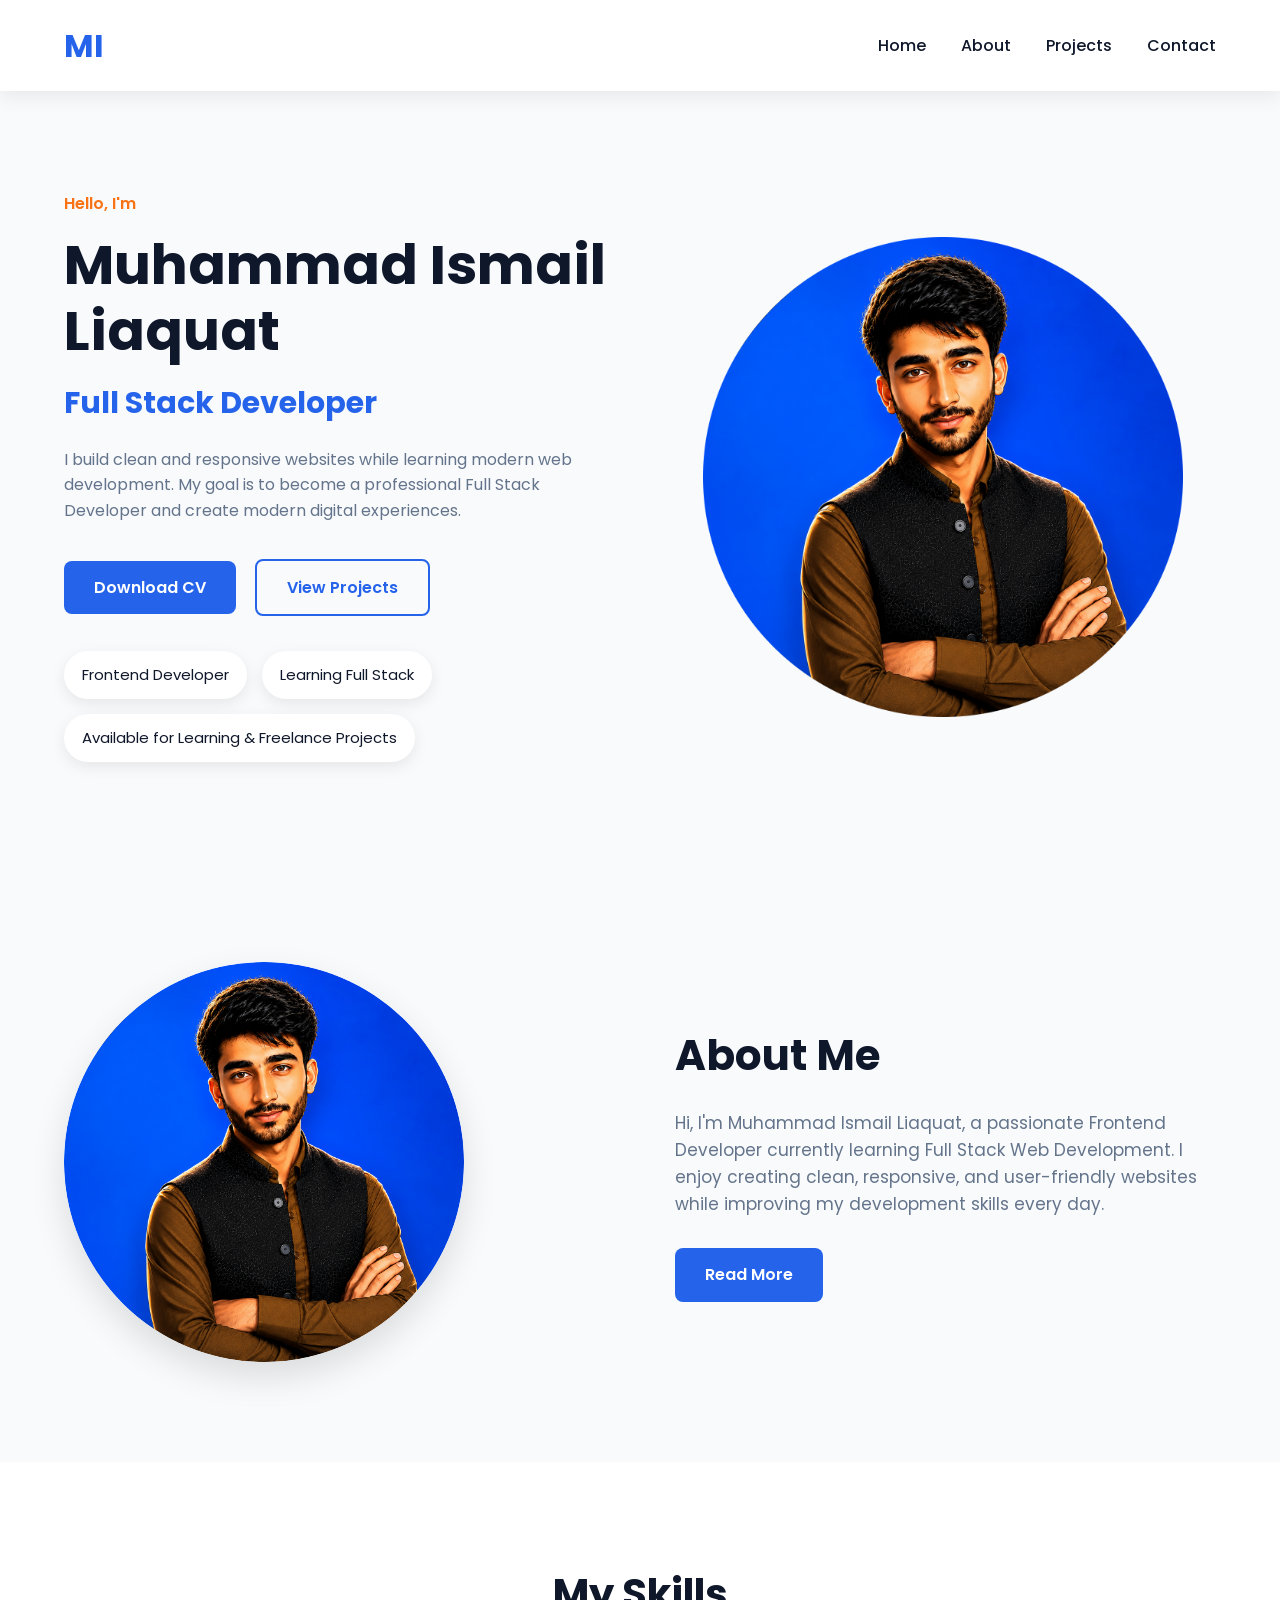
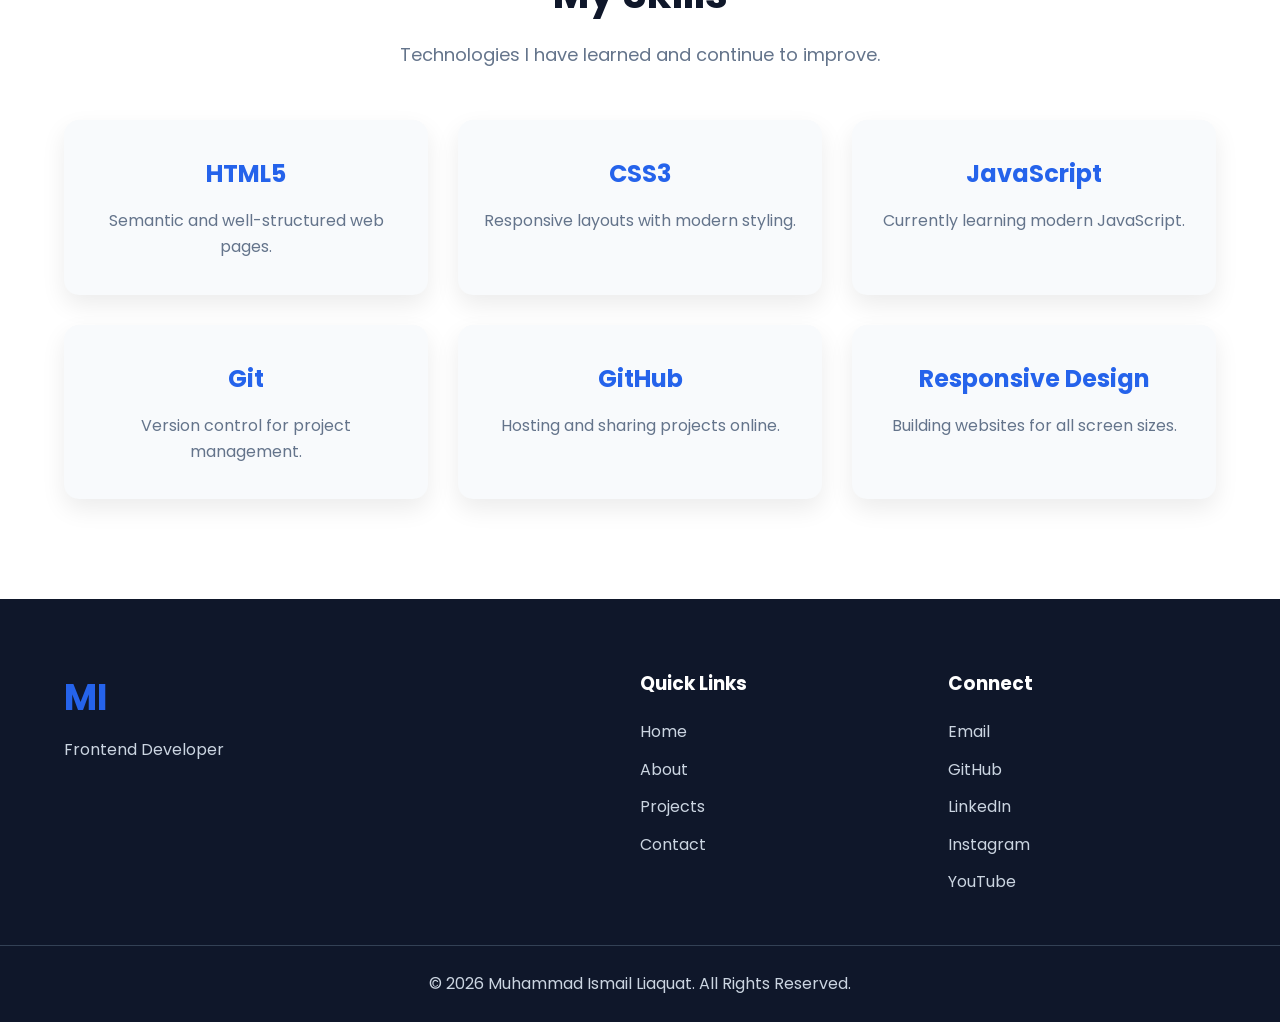
==== commit 72d34515: "Style personal portfolio and add projects section" ====
--- a/index.html
+++ b/index.html
@@ -73,12 +73,9 @@
 
                 <h2>Full Stack Developer</h2>
 
-                <p class="hero-description">
-
-                    I build clean and responsive websites while learning modern web development. My goal is to become a
-                    professional Full Stack Developer and create modern digital experiences.
-
-                </p>
+                <p class="hero-description">I build clean and responsive websites while learning modern web development.
+                    My goal is to become a
+                    professional Full Stack Developer and create modern digital experiences.</p>
 
                 <div class="hero-buttons">
 
@@ -211,31 +208,6 @@
 
     </section>
 
-        <!-- projects section  -->
-        <section id="projects">
-            <h2>Projects</h2>
-            <article>
-                <h3>Registration Form</h3>
-                <p>A complete HTML registration form built from scratch</p>
-                <a href="https://github.com/muhammadismailliaquat/registration-form-html" target="_blank">View on GitHub</a>
-            </article>
-            <article>
-                <h3>Personal Portfolio</h3>
-                <p>A personal portfolio website built using semantic HTML.</p>
-                <a href="https://github.com/muhammadismailliaquat/personal-portfolio" target="_blank">View on GitHub</a>
-            </article>
-            <article>
-                <h3>Tech Conference Landing Page</h3>
-                <p>A semantic HTML landing page built for a fictional technology conference.</p>
-                <a href="https://github.com/muhammadismailliaquat/tech-conference-landing-page" target="_blank">View on GitHub</a>
-            </article>
-            <article>
-                <h3>Personal Profile Card</h3>
-                <p>A modern profile card built with HTML and CSS featuring hover effects, social links, and a clean responsive design.</p>
-                <a href="https://github.com/muhammadismailliaquat/profile-card-html-css" target="_blank">View on GitHub</a>
-            </article>
-        </section>
-
     <!-- Footer -->
 
     <footer class="footer">
@@ -301,4 +273,4 @@
 
 </body>
 
-</html>
+</html>
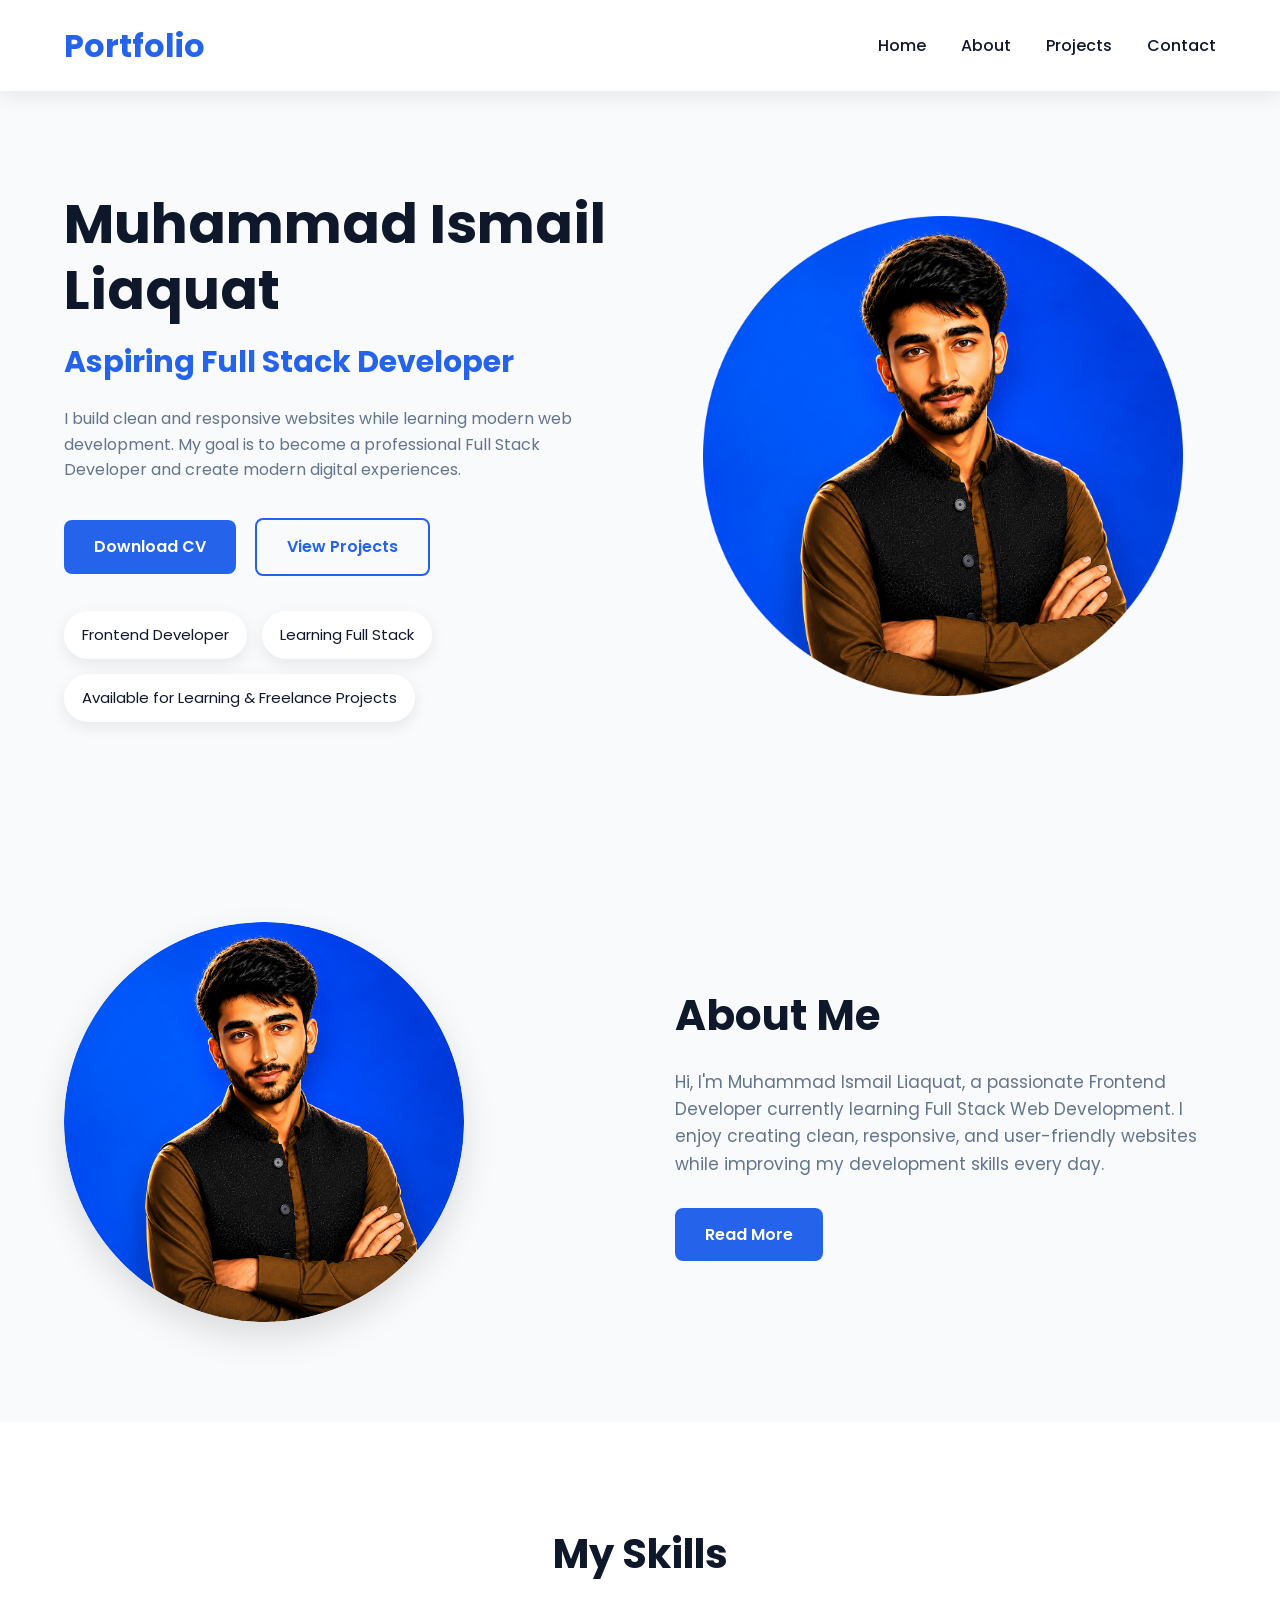
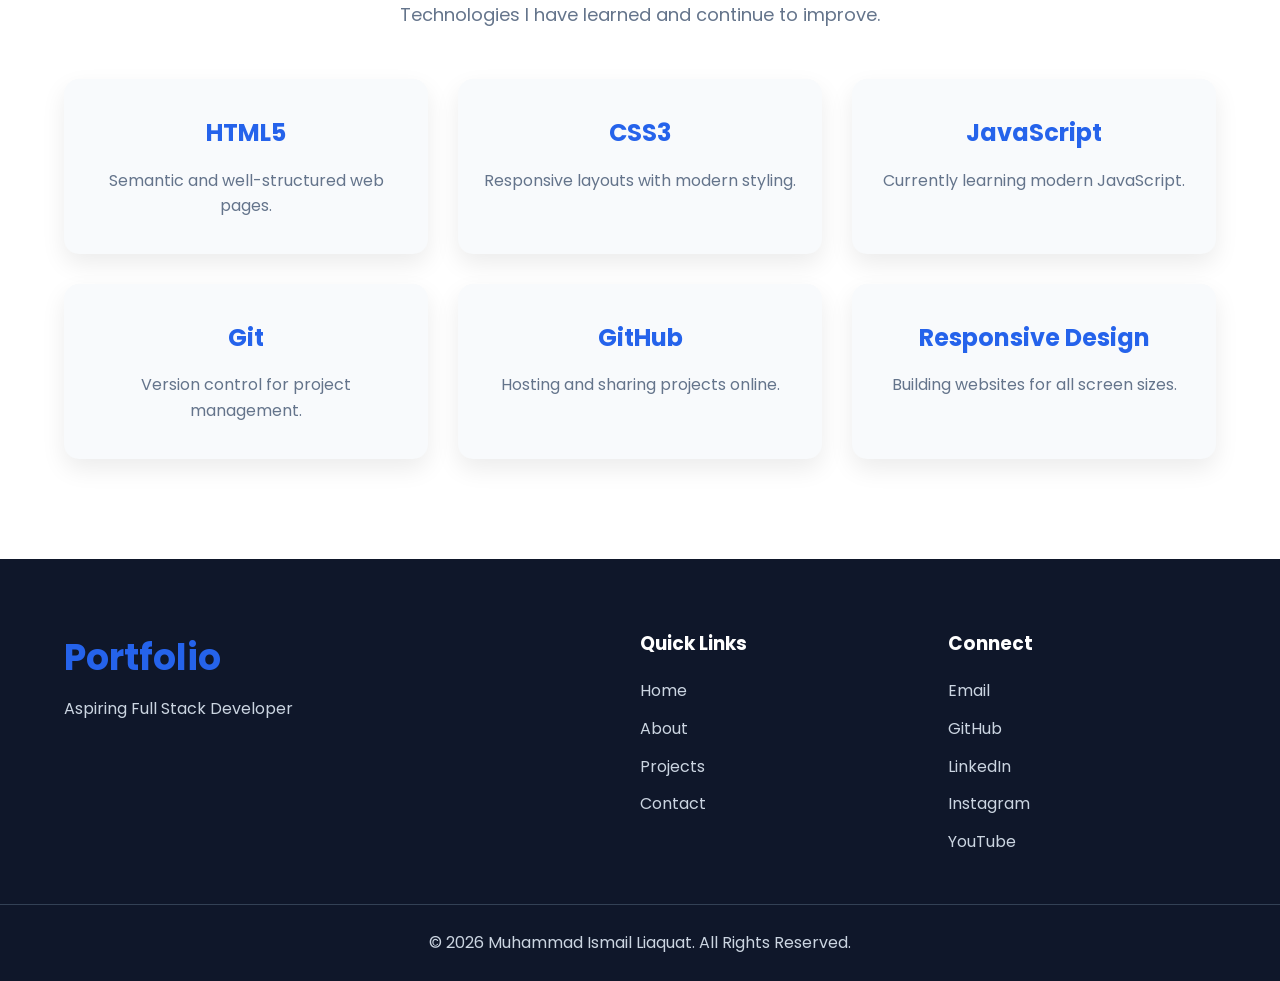
==== commit de2c4276: "Update portfolio content and project links" ====
--- a/index.html
+++ b/index.html
@@ -35,7 +35,7 @@
 
             <div class="logo">
 
-                <a href="index.html">MI</a>
+                <a href="index.html">Portfolio</a>
 
             </div>
 
@@ -67,11 +67,9 @@
 
             <div class="hero-text">
 
-                <p class="hello">Hello, I'm</p>
-
                 <h1>Muhammad Ismail Liaquat</h1>
 
-                <h2>Full Stack Developer</h2>
+                <h2>Aspiring Full Stack Developer</h2>
 
                 <p class="hero-description">I build clean and responsive websites while learning modern web development.
                     My goal is to become a
@@ -216,9 +214,9 @@
 
             <div class="footer-logo">
 
-                <h2>MI</h2>
-
-                <p>Frontend Developer</p>
+                <h2>Portfolio</h2>
+
+                <p>Aspiring Full Stack Developer</p>
 
             </div>
 
--- a/style.css
+++ b/style.css
@@ -155,12 +155,6 @@
 
 .hero-text{
     flex: 1;
-}
-
-.hello{
-    color: #f97316;
-    font-weight: 600;
-    margin-bottom: 15px;
 }
 
 .hero-text h1{
